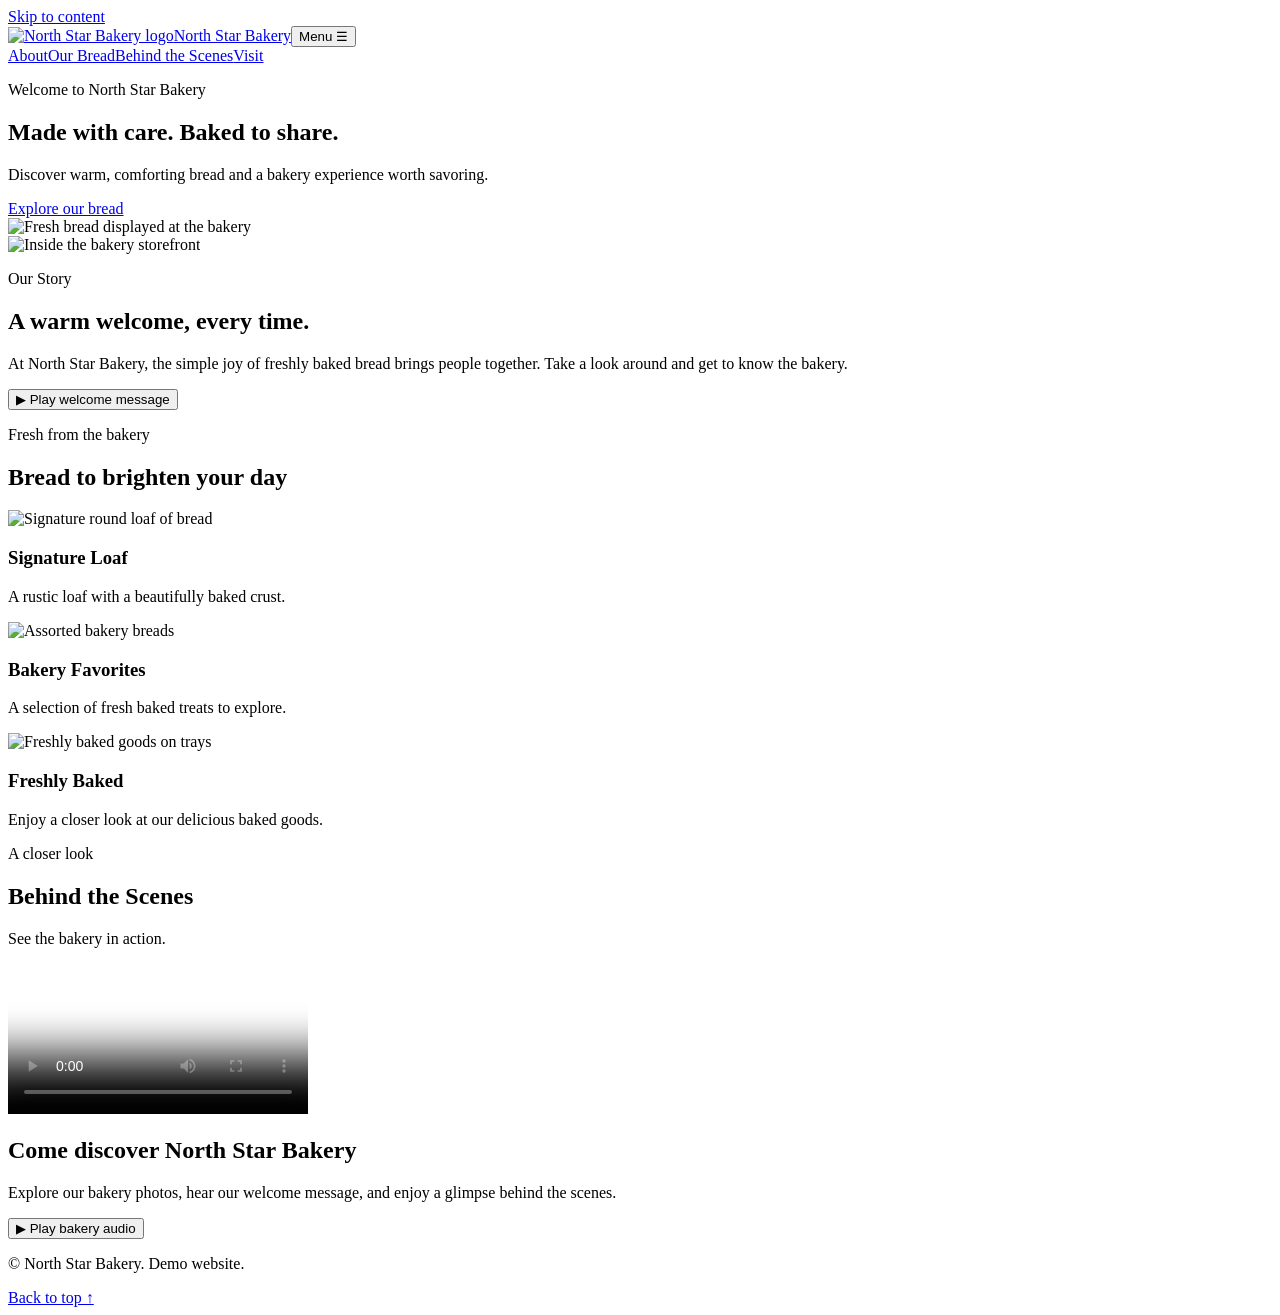
==== index.html @ a1179ce5 "Add files via upload" ====
<!doctype html>
<html lang="en">
<head>
<meta charset="utf-8"><meta name="viewport" content="width=device-width, initial-scale=1">
<meta name="description" content="North Star Bakery — fresh baked bread and a welcoming bakery experience.">
<title>North Star Bakery | Freshly Baked</title>
<link rel="stylesheet" href="styles.css">
</head>
<body>
<a class="skip" href="#main">Skip to content</a>
<header class="site-header"><a href="#home" class="brand"><img src="assets/bakery-logo_c.png" alt="North Star Bakery logo"><span>North Star Bakery</span></a><button class="menu-toggle" type="button" aria-controls="navigation" aria-expanded="false">Menu ☰</button><nav id="navigation" aria-label="Main navigation"><a href="#about">About</a><a href="#favorites">Our Bread</a><a href="#behind-scenes">Behind the Scenes</a><a href="#visit">Visit</a></nav></header>
<main id="main">
<section class="hero" id="home"><div class="hero-copy"><p class="eyebrow">Welcome to North Star Bakery</p><h1>Made with care. Baked to share.</h1><p>Discover warm, comforting bread and a bakery experience worth savoring.</p><a class="button" href="#favorites">Explore our bread</a></div><img src="assets/bakery-bread_c.png" alt="Fresh bread displayed at the bakery"></section>
<section id="about" class="section split"><img src="assets/bakery-storefront_c.png" alt="Inside the bakery storefront" loading="lazy"><div><p class="eyebrow">Our Story</p><h2>A warm welcome, every time.</h2><p>At North Star Bakery, the simple joy of freshly baked bread brings people together. Take a look around and get to know the bakery.</p><button class="text-button" id="welcome-button" type="button">▶ Play welcome message</button><audio id="welcome-audio" preload="none" src="assets/bakery-welcome_c.mp3"></audio></div></section>
<section class="section cream" id="favorites"><p class="eyebrow center">Fresh from the bakery</p><h2 class="center">Bread to brighten your day</h2><div class="cards"><article class="product-card"><img src="assets/bakery-signature-loaf_c.png" alt="Signature round loaf of bread" loading="lazy"><div><h3>Signature Loaf</h3><p>A rustic loaf with a beautifully baked crust.</p></div></article><article class="product-card"><img src="assets/bakery-feature-large_c.png" alt="Assorted bakery breads" loading="lazy"><div><h3>Bakery Favorites</h3><p>A selection of fresh baked treats to explore.</p></div></article><article class="product-card"><img src="assets/bakery-feature-small_c.png" alt="Freshly baked goods on trays" loading="lazy"><div><h3>Freshly Baked</h3><p>Enjoy a closer look at our delicious baked goods.</p></div></article></div></section>
<section class="section" id="behind-scenes"><p class="eyebrow center">A closer look</p><h2 class="center">Behind the Scenes</h2><p class="center intro">See the bakery in action.</p><video controls preload="metadata" playsinline poster="assets/bakery-bread_c.png"><source src="assets/bakery-behind-scenes-web.mp4" type="video/mp4">Your browser does not support video playback.</video></section>
<section class="section visit" id="visit"><h2>Come discover North Star Bakery</h2><p>Explore our bakery photos, hear our welcome message, and enjoy a glimpse behind the scenes.</p><button class="button" id="mixed-button" type="button">▶ Play bakery audio</button><audio id="mixed-audio" preload="none" src="assets/bakery-welcome-mixed_c.mp3"></audio></section>
</main><footer><p>© <span id="year"></span> North Star Bakery. Demo website.</p><a href="#home">Back to top ↑</a></footer><script src="script.js" defer></script>
</body></html>
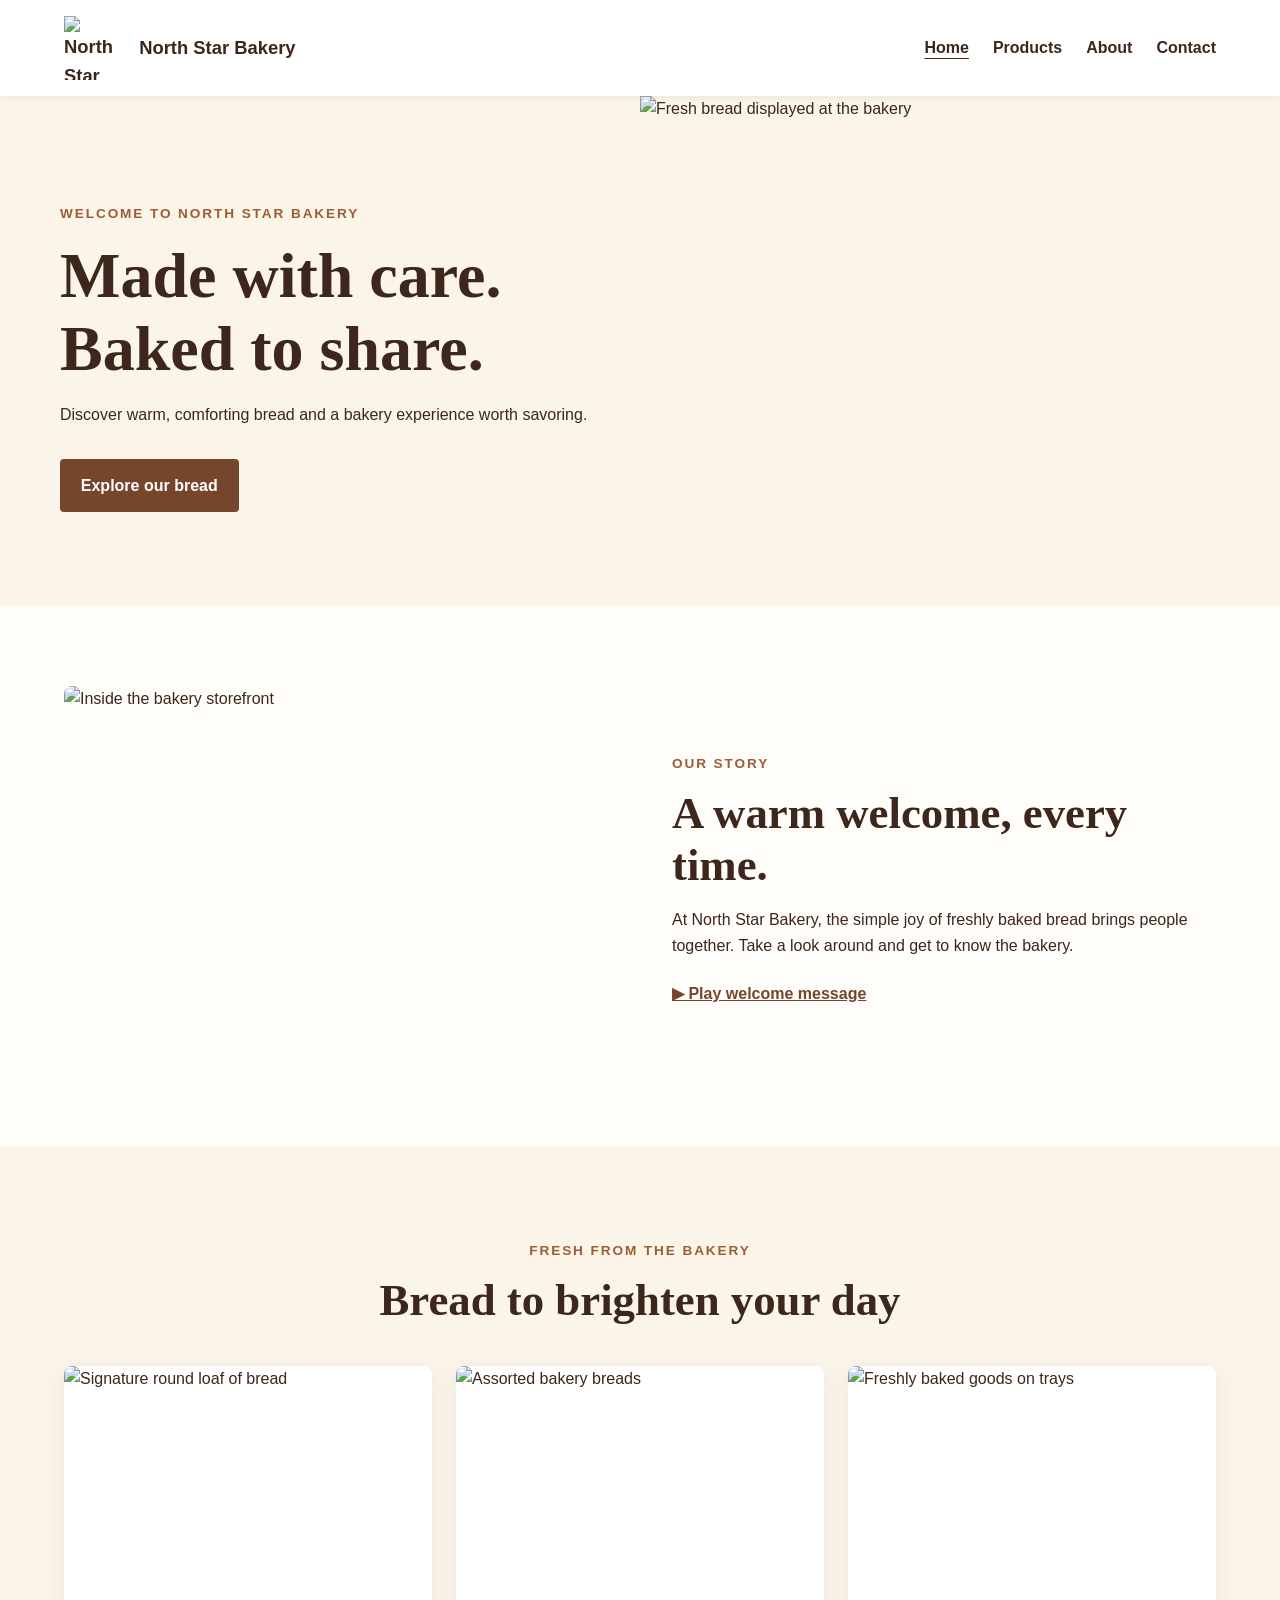
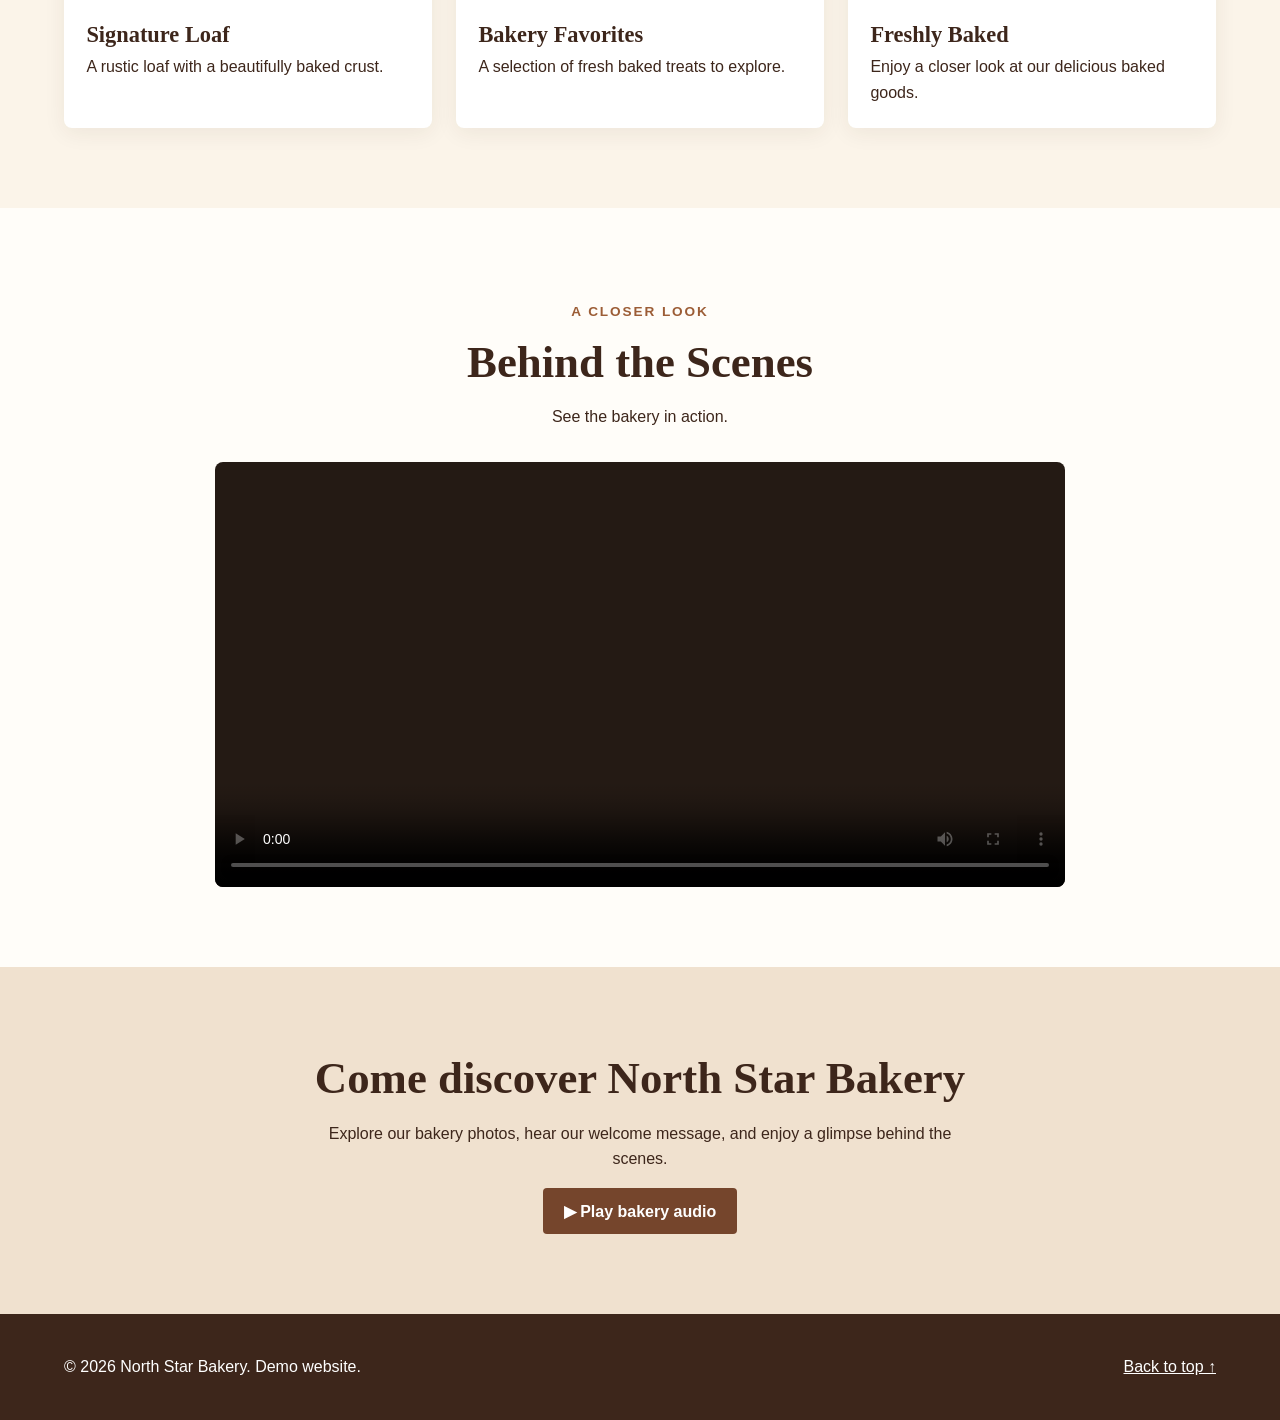
==== commit 6d1a8e16: "Add files via upload" ====
--- a/index.html
+++ b/index.html
@@ -8,9 +8,9 @@
 </head>
 <body>
 <a class="skip" href="#main">Skip to content</a>
-<header class="site-header"><a href="#home" class="brand"><img src="assets/bakery-logo_c.png" alt="North Star Bakery logo"><span>North Star Bakery</span></a><button class="menu-toggle" type="button" aria-controls="navigation" aria-expanded="false">Menu ☰</button><nav id="navigation" aria-label="Main navigation"><a href="#about">About</a><a href="#favorites">Our Bread</a><a href="#behind-scenes">Behind the Scenes</a><a href="#visit">Visit</a></nav></header>
+<header class="site-header"><a href="index.html" class="brand"><img src="assets/bakery-logo_c.png" alt="North Star Bakery logo"><span>North Star Bakery</span></a><button class="menu-toggle" type="button" aria-controls="navigation" aria-expanded="false">Menu ☰</button><nav id="navigation" aria-label="Main navigation"><a href="index.html" aria-current="page">Home</a><a href="products.html">Products</a><a href="about.html">About</a><a href="contact.html">Contact</a></nav></header>
 <main id="main">
-<section class="hero" id="home"><div class="hero-copy"><p class="eyebrow">Welcome to North Star Bakery</p><h1>Made with care. Baked to share.</h1><p>Discover warm, comforting bread and a bakery experience worth savoring.</p><a class="button" href="#favorites">Explore our bread</a></div><img src="assets/bakery-bread_c.png" alt="Fresh bread displayed at the bakery"></section>
+<section class="hero" id="home"><div class="hero-copy"><p class="eyebrow">Welcome to North Star Bakery</p><h1>Made with care. Baked to share.</h1><p>Discover warm, comforting bread and a bakery experience worth savoring.</p><a class="button" href="products.html">Explore our bread</a></div><img src="assets/bakery-bread_c.png" alt="Fresh bread displayed at the bakery"></section>
 <section id="about" class="section split"><img src="assets/bakery-storefront_c.png" alt="Inside the bakery storefront" loading="lazy"><div><p class="eyebrow">Our Story</p><h2>A warm welcome, every time.</h2><p>At North Star Bakery, the simple joy of freshly baked bread brings people together. Take a look around and get to know the bakery.</p><button class="text-button" id="welcome-button" type="button">▶ Play welcome message</button><audio id="welcome-audio" preload="none" src="assets/bakery-welcome_c.mp3"></audio></div></section>
 <section class="section cream" id="favorites"><p class="eyebrow center">Fresh from the bakery</p><h2 class="center">Bread to brighten your day</h2><div class="cards"><article class="product-card"><img src="assets/bakery-signature-loaf_c.png" alt="Signature round loaf of bread" loading="lazy"><div><h3>Signature Loaf</h3><p>A rustic loaf with a beautifully baked crust.</p></div></article><article class="product-card"><img src="assets/bakery-feature-large_c.png" alt="Assorted bakery breads" loading="lazy"><div><h3>Bakery Favorites</h3><p>A selection of fresh baked treats to explore.</p></div></article><article class="product-card"><img src="assets/bakery-feature-small_c.png" alt="Freshly baked goods on trays" loading="lazy"><div><h3>Freshly Baked</h3><p>Enjoy a closer look at our delicious baked goods.</p></div></article></div></section>
 <section class="section" id="behind-scenes"><p class="eyebrow center">A closer look</p><h2 class="center">Behind the Scenes</h2><p class="center intro">See the bakery in action.</p><video controls preload="metadata" playsinline poster="assets/bakery-bread_c.png"><source src="assets/bakery-behind-scenes-web.mp4" type="video/mp4">Your browser does not support video playback.</video></section>
--- a/styles.css
+++ b/styles.css
@@ -0,0 +1,3 @@
+:root{--ink:#3d261b;--brown:#75452c;--cream:#fbf4e9;--tan:#e8d2b6;--white:#fff;--accent:#9c5d36}*{box-sizing:border-box}html{scroll-behavior:smooth}body{margin:0;font-family:Arial,Helvetica,sans-serif;color:var(--ink);background:#fffdf9;line-height:1.6}a{color:inherit}img{max-width:100%;display:block}.skip{position:absolute;left:-9999px}.skip:focus{left:1rem;top:1rem;z-index:10;background:white;padding:.5rem}.site-header{display:flex;justify-content:space-between;align-items:center;gap:1rem;padding:1rem max(5%,calc((100vw - 1160px)/2));background:white;position:relative;box-shadow:0 1px 8px #00000012}.brand{display:flex;align-items:center;gap:.7rem;text-decoration:none;font-weight:800;font-size:1.15rem}.brand img{width:64px;height:64px;object-fit:contain}.site-header nav{display:flex;gap:1.5rem;align-items:center}.site-header nav a{text-decoration:none;font-weight:600}.site-header nav a:hover,.site-header nav a:focus{color:var(--accent);text-decoration:underline}.menu-toggle{display:none;background:white;border:1px solid var(--brown);border-radius:5px;padding:.5rem;color:var(--ink);font-size:1rem}.hero{background:var(--cream);display:grid;grid-template-columns:1fr 1fr;min-height:510px;align-items:center}.hero-copy{padding:4rem max(9%,calc((100vw - 1160px)/2));padding-right:2rem}.hero img{width:100%;height:100%;max-height:600px;object-fit:cover}.eyebrow{font-size:.85rem;font-weight:800;text-transform:uppercase;letter-spacing:.14em;color:var(--accent)}h1,h2,h3{font-family:Georgia,'Times New Roman',serif;line-height:1.15}h1{font-size:clamp(2.6rem,5vw,4.6rem);margin:.6rem 0}h2{font-size:clamp(2rem,3.5vw,3rem);margin:.4rem 0 1rem}h3{font-size:1.4rem;margin:.2rem 0}.button{display:inline-block;background:var(--brown);border:0;border-radius:4px;color:white;text-decoration:none;padding:.85rem 1.3rem;font-weight:700;cursor:pointer;font-size:1rem;margin-top:1rem}.button:hover,.button:focus{background:#4c2a1b}.section{padding:5rem max(5%,calc((100vw - 1160px)/2))}.split{display:grid;grid-template-columns:1fr 1fr;gap:4rem;align-items:center}.split img{width:100%;height:380px;object-fit:cover;border-radius:8px}.text-button{background:none;border:0;color:var(--brown);font-weight:700;text-decoration:underline;padding:.6rem 0;cursor:pointer;font-size:1rem}.cream{background:var(--cream)}.center{text-align:center}.cards{display:grid;grid-template-columns:repeat(3,minmax(0,1fr));gap:1.5rem;margin-top:2.5rem}.product-card{background:white;border-radius:8px;overflow:hidden;box-shadow:0 5px 22px #3d261b12}.product-card img{width:100%;height:230px;object-fit:cover}.product-card div{padding:1.4rem}.product-card p{margin:.4rem 0 0}.intro{margin-bottom:2rem}video{display:block;width:100%;max-width:850px;margin:auto;border-radius:8px;background:#241a14}.visit{text-align:center;background:#f0e1cf}.visit p{max-width:650px;margin:auto}footer{display:flex;justify-content:space-between;gap:1rem;padding:1.5rem 5%;background:var(--ink);color:white}footer a{align-self:center}@media(max-width:760px){.site-header{flex-wrap:wrap}.menu-toggle{display:block}.site-header nav{display:none;width:100%;flex-direction:column;align-items:flex-start;gap:.8rem;padding:.8rem 0}.site-header nav.open{display:flex}.hero,.split{grid-template-columns:1fr}.hero-copy{padding:3rem 6%}.hero img{height:300px}.section{padding:3.5rem 6%}.split{gap:1.5rem}.split img{height:280px}.cards{grid-template-columns:1fr}.product-card img{height:250px}footer{flex-direction:column}}@media(prefers-reduced-motion:reduce){html{scroll-behavior:auto}}
+
+.feature-figure{max-width:780px;margin:3rem auto 0}.feature-figure img{width:100%;border-radius:8px}.feature-figure figcaption{text-align:center;font-size:.9rem;margin-top:.5rem}.contact-panel{max-width:650px;margin:auto;background:var(--cream);padding:2rem;border-radius:10px}.contact-panel form{display:grid;gap:.65rem}.contact-panel label{font-weight:700;margin-top:.5rem}.contact-panel input,.contact-panel select,.contact-panel textarea{width:100%;font:inherit;padding:.75rem;border:1px solid #9d8b7d;border-radius:4px;background:white}.contact-panel .button{justify-self:start}.contact-panel :focus-visible{outline:3px solid #9c5d36;outline-offset:2px}audio{max-width:100%;width:360px}.site-header nav a[aria-current="page"]{text-decoration:underline;text-underline-offset:5px}
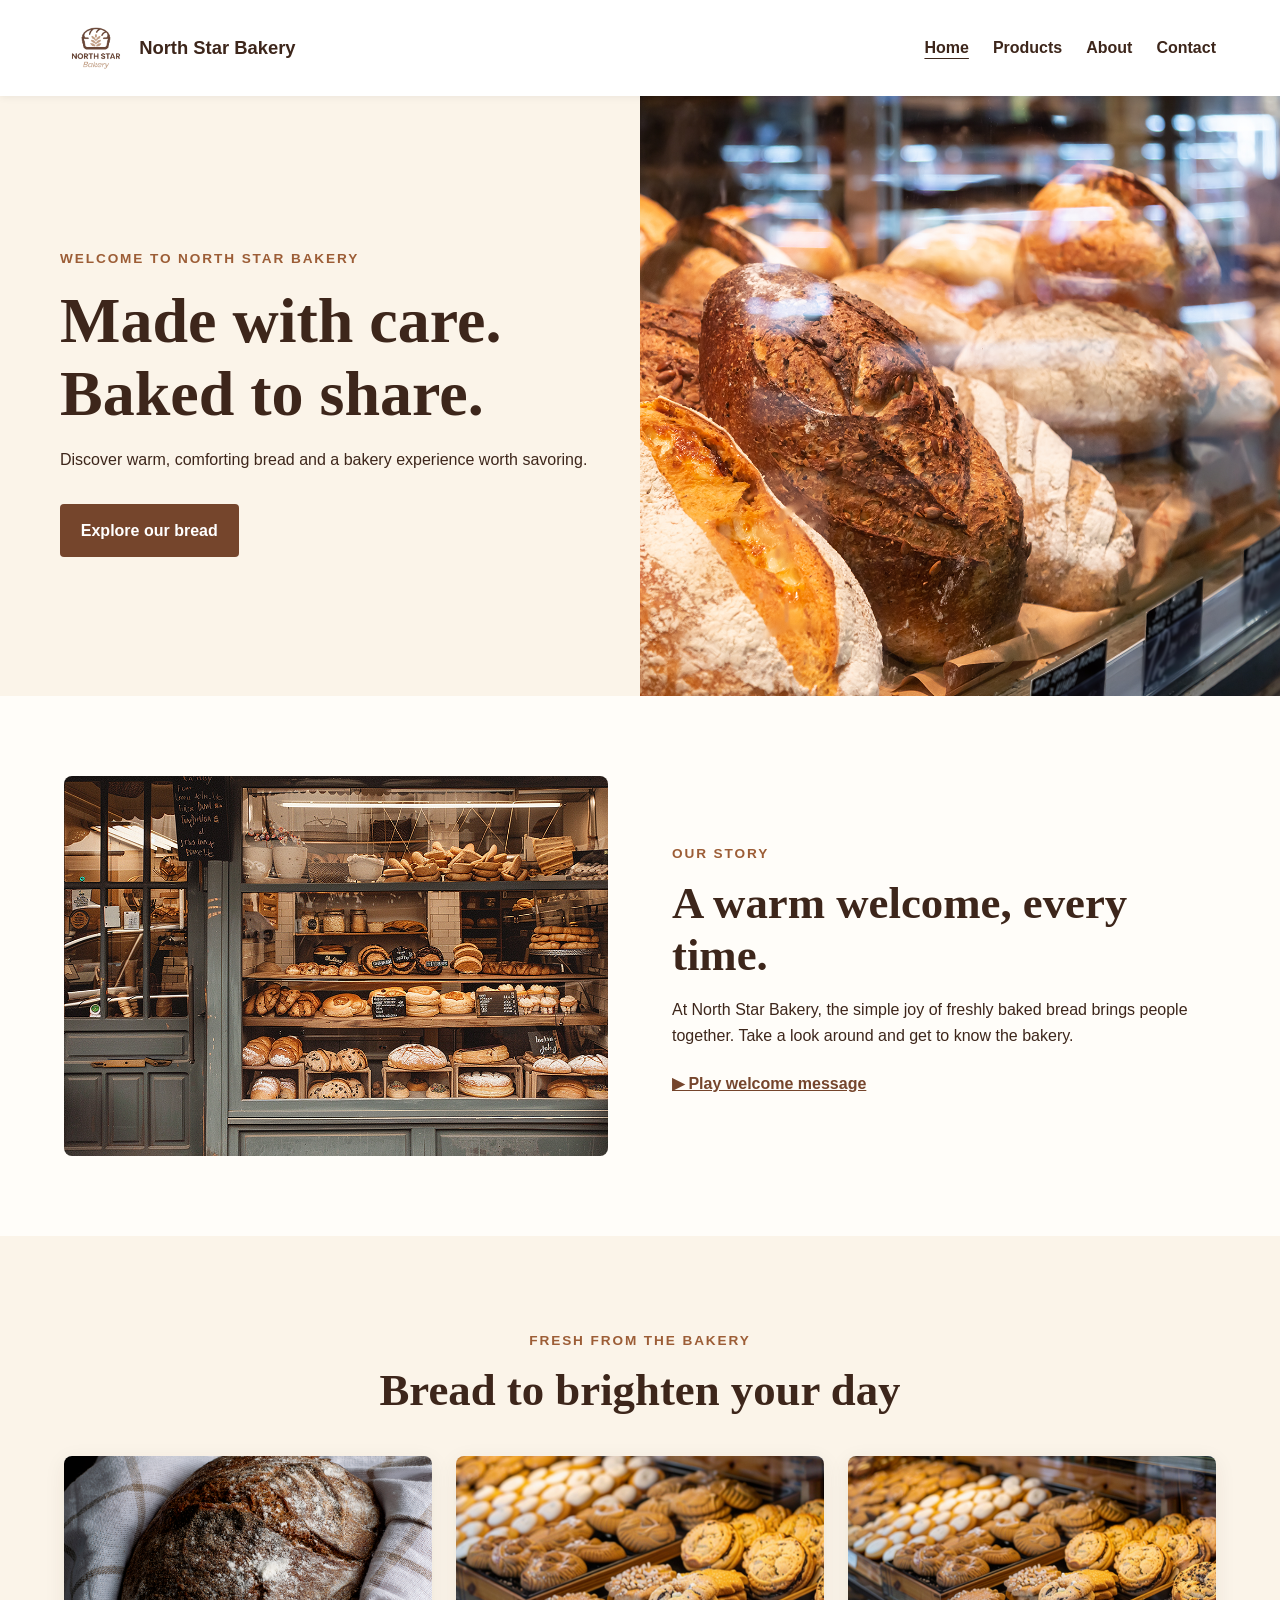
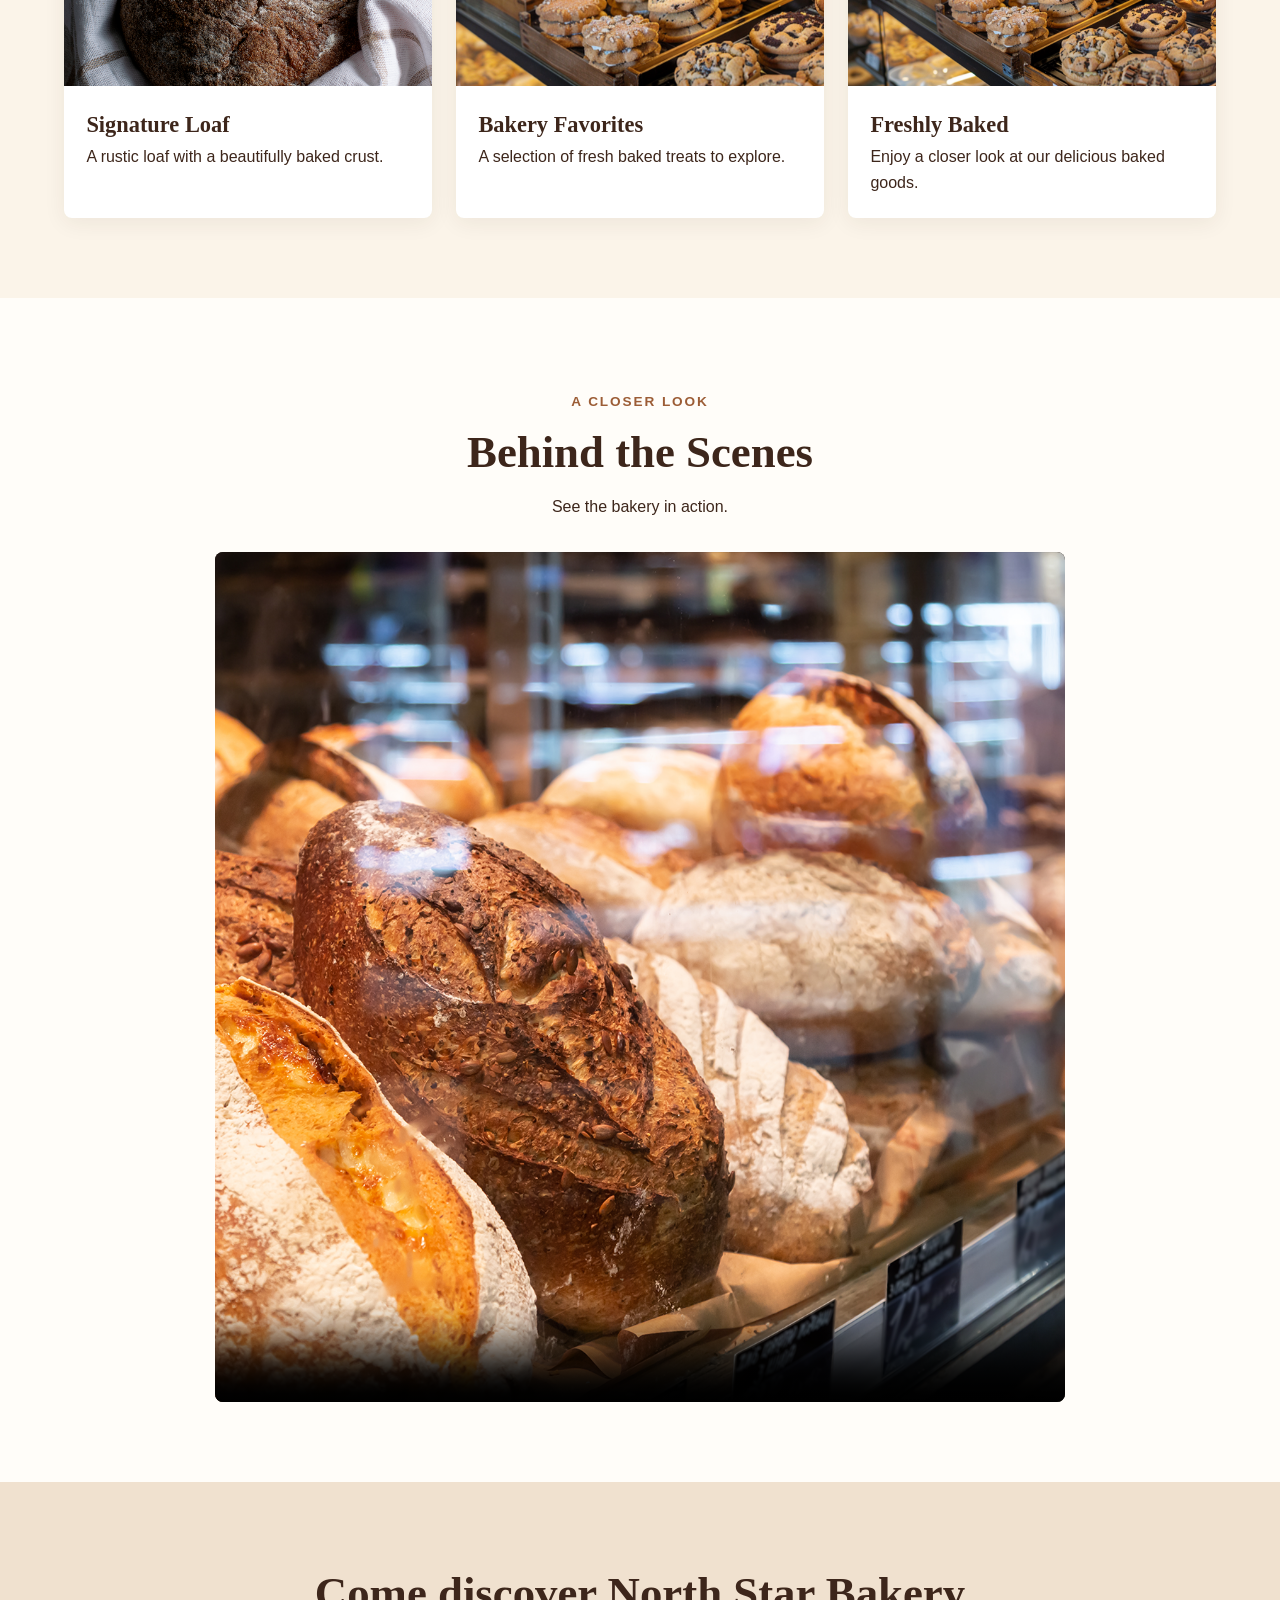
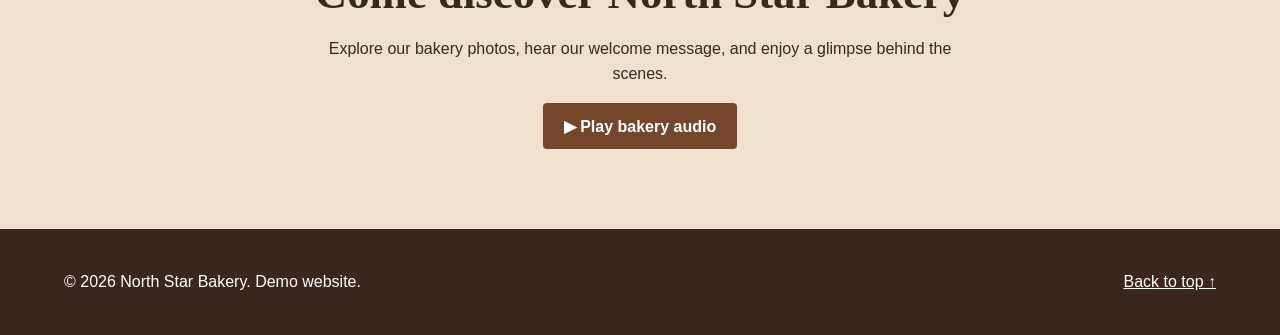
==== commit 5534fed0: "Add files via upload" ====
--- a/index.html
+++ b/index.html
@@ -8,12 +8,12 @@
 </head>
 <body>
 <a class="skip" href="#main">Skip to content</a>
-<header class="site-header"><a href="index.html" class="brand"><img src="assets/bakery-logo_c.png" alt="North Star Bakery logo"><span>North Star Bakery</span></a><button class="menu-toggle" type="button" aria-controls="navigation" aria-expanded="false">Menu ☰</button><nav id="navigation" aria-label="Main navigation"><a href="index.html" aria-current="page">Home</a><a href="products.html">Products</a><a href="about.html">About</a><a href="contact.html">Contact</a></nav></header>
+<header class="site-header"><a href="index.html" class="brand"><img src="bakery-logo_c.png" alt="North Star Bakery logo"><span>North Star Bakery</span></a><button class="menu-toggle" type="button" aria-controls="navigation" aria-expanded="false">Menu ☰</button><nav id="navigation" aria-label="Main navigation"><a href="index.html" aria-current="page">Home</a><a href="products.html">Products</a><a href="about.html">About</a><a href="contact.html">Contact</a></nav></header>
 <main id="main">
-<section class="hero" id="home"><div class="hero-copy"><p class="eyebrow">Welcome to North Star Bakery</p><h1>Made with care. Baked to share.</h1><p>Discover warm, comforting bread and a bakery experience worth savoring.</p><a class="button" href="products.html">Explore our bread</a></div><img src="assets/bakery-bread_c.png" alt="Fresh bread displayed at the bakery"></section>
-<section id="about" class="section split"><img src="assets/bakery-storefront_c.png" alt="Inside the bakery storefront" loading="lazy"><div><p class="eyebrow">Our Story</p><h2>A warm welcome, every time.</h2><p>At North Star Bakery, the simple joy of freshly baked bread brings people together. Take a look around and get to know the bakery.</p><button class="text-button" id="welcome-button" type="button">▶ Play welcome message</button><audio id="welcome-audio" preload="none" src="assets/bakery-welcome_c.mp3"></audio></div></section>
-<section class="section cream" id="favorites"><p class="eyebrow center">Fresh from the bakery</p><h2 class="center">Bread to brighten your day</h2><div class="cards"><article class="product-card"><img src="assets/bakery-signature-loaf_c.png" alt="Signature round loaf of bread" loading="lazy"><div><h3>Signature Loaf</h3><p>A rustic loaf with a beautifully baked crust.</p></div></article><article class="product-card"><img src="assets/bakery-feature-large_c.png" alt="Assorted bakery breads" loading="lazy"><div><h3>Bakery Favorites</h3><p>A selection of fresh baked treats to explore.</p></div></article><article class="product-card"><img src="assets/bakery-feature-small_c.png" alt="Freshly baked goods on trays" loading="lazy"><div><h3>Freshly Baked</h3><p>Enjoy a closer look at our delicious baked goods.</p></div></article></div></section>
-<section class="section" id="behind-scenes"><p class="eyebrow center">A closer look</p><h2 class="center">Behind the Scenes</h2><p class="center intro">See the bakery in action.</p><video controls preload="metadata" playsinline poster="assets/bakery-bread_c.png"><source src="assets/bakery-behind-scenes-web.mp4" type="video/mp4">Your browser does not support video playback.</video></section>
-<section class="section visit" id="visit"><h2>Come discover North Star Bakery</h2><p>Explore our bakery photos, hear our welcome message, and enjoy a glimpse behind the scenes.</p><button class="button" id="mixed-button" type="button">▶ Play bakery audio</button><audio id="mixed-audio" preload="none" src="assets/bakery-welcome-mixed_c.mp3"></audio></section>
+<section class="hero" id="home"><div class="hero-copy"><p class="eyebrow">Welcome to North Star Bakery</p><h1>Made with care. Baked to share.</h1><p>Discover warm, comforting bread and a bakery experience worth savoring.</p><a class="button" href="products.html">Explore our bread</a></div><img src="bakery-bread_c.png" alt="Fresh bread displayed at the bakery"></section>
+<section id="about" class="section split"><img src="bakery-storefront_c.png" alt="Inside the bakery storefront" loading="lazy"><div><p class="eyebrow">Our Story</p><h2>A warm welcome, every time.</h2><p>At North Star Bakery, the simple joy of freshly baked bread brings people together. Take a look around and get to know the bakery.</p><button class="text-button" id="welcome-button" type="button">▶ Play welcome message</button><audio id="welcome-audio" preload="none" src="bakery-welcome_c.mp3"></audio></div></section>
+<section class="section cream" id="favorites"><p class="eyebrow center">Fresh from the bakery</p><h2 class="center">Bread to brighten your day</h2><div class="cards"><article class="product-card"><img src="bakery-signature-loaf_c.png" alt="Signature round loaf of bread" loading="lazy"><div><h3>Signature Loaf</h3><p>A rustic loaf with a beautifully baked crust.</p></div></article><article class="product-card"><img src="bakery-feature-large_c.png" alt="Assorted bakery breads" loading="lazy"><div><h3>Bakery Favorites</h3><p>A selection of fresh baked treats to explore.</p></div></article><article class="product-card"><img src="bakery-feature-small_c.png" alt="Freshly baked goods on trays" loading="lazy"><div><h3>Freshly Baked</h3><p>Enjoy a closer look at our delicious baked goods.</p></div></article></div></section>
+<section class="section" id="behind-scenes"><p class="eyebrow center">A closer look</p><h2 class="center">Behind the Scenes</h2><p class="center intro">See the bakery in action.</p><video controls preload="metadata" playsinline poster="bakery-bread_c.png"><source src="bakery-behind-scenes-web.mp4" type="video/mp4">Your browser does not support video playback.</video></section>
+<section class="section visit" id="visit"><h2>Come discover North Star Bakery</h2><p>Explore our bakery photos, hear our welcome message, and enjoy a glimpse behind the scenes.</p><button class="button" id="mixed-button" type="button">▶ Play bakery audio</button><audio id="mixed-audio" preload="none" src="bakery-welcome-mixed_c.mp3"></audio></section>
 </main><footer><p>© <span id="year"></span> North Star Bakery. Demo website.</p><a href="#home">Back to top ↑</a></footer><script src="script.js" defer></script>
 </body></html>
--- a/styles.css
+++ b/styles.css
@@ -1,3 +1,6 @@
 :root{--ink:#3d261b;--brown:#75452c;--cream:#fbf4e9;--tan:#e8d2b6;--white:#fff;--accent:#9c5d36}*{box-sizing:border-box}html{scroll-behavior:smooth}body{margin:0;font-family:Arial,Helvetica,sans-serif;color:var(--ink);background:#fffdf9;line-height:1.6}a{color:inherit}img{max-width:100%;display:block}.skip{position:absolute;left:-9999px}.skip:focus{left:1rem;top:1rem;z-index:10;background:white;padding:.5rem}.site-header{display:flex;justify-content:space-between;align-items:center;gap:1rem;padding:1rem max(5%,calc((100vw - 1160px)/2));background:white;position:relative;box-shadow:0 1px 8px #00000012}.brand{display:flex;align-items:center;gap:.7rem;text-decoration:none;font-weight:800;font-size:1.15rem}.brand img{width:64px;height:64px;object-fit:contain}.site-header nav{display:flex;gap:1.5rem;align-items:center}.site-header nav a{text-decoration:none;font-weight:600}.site-header nav a:hover,.site-header nav a:focus{color:var(--accent);text-decoration:underline}.menu-toggle{display:none;background:white;border:1px solid var(--brown);border-radius:5px;padding:.5rem;color:var(--ink);font-size:1rem}.hero{background:var(--cream);display:grid;grid-template-columns:1fr 1fr;min-height:510px;align-items:center}.hero-copy{padding:4rem max(9%,calc((100vw - 1160px)/2));padding-right:2rem}.hero img{width:100%;height:100%;max-height:600px;object-fit:cover}.eyebrow{font-size:.85rem;font-weight:800;text-transform:uppercase;letter-spacing:.14em;color:var(--accent)}h1,h2,h3{font-family:Georgia,'Times New Roman',serif;line-height:1.15}h1{font-size:clamp(2.6rem,5vw,4.6rem);margin:.6rem 0}h2{font-size:clamp(2rem,3.5vw,3rem);margin:.4rem 0 1rem}h3{font-size:1.4rem;margin:.2rem 0}.button{display:inline-block;background:var(--brown);border:0;border-radius:4px;color:white;text-decoration:none;padding:.85rem 1.3rem;font-weight:700;cursor:pointer;font-size:1rem;margin-top:1rem}.button:hover,.button:focus{background:#4c2a1b}.section{padding:5rem max(5%,calc((100vw - 1160px)/2))}.split{display:grid;grid-template-columns:1fr 1fr;gap:4rem;align-items:center}.split img{width:100%;height:380px;object-fit:cover;border-radius:8px}.text-button{background:none;border:0;color:var(--brown);font-weight:700;text-decoration:underline;padding:.6rem 0;cursor:pointer;font-size:1rem}.cream{background:var(--cream)}.center{text-align:center}.cards{display:grid;grid-template-columns:repeat(3,minmax(0,1fr));gap:1.5rem;margin-top:2.5rem}.product-card{background:white;border-radius:8px;overflow:hidden;box-shadow:0 5px 22px #3d261b12}.product-card img{width:100%;height:230px;object-fit:cover}.product-card div{padding:1.4rem}.product-card p{margin:.4rem 0 0}.intro{margin-bottom:2rem}video{display:block;width:100%;max-width:850px;margin:auto;border-radius:8px;background:#241a14}.visit{text-align:center;background:#f0e1cf}.visit p{max-width:650px;margin:auto}footer{display:flex;justify-content:space-between;gap:1rem;padding:1.5rem 5%;background:var(--ink);color:white}footer a{align-self:center}@media(max-width:760px){.site-header{flex-wrap:wrap}.menu-toggle{display:block}.site-header nav{display:none;width:100%;flex-direction:column;align-items:flex-start;gap:.8rem;padding:.8rem 0}.site-header nav.open{display:flex}.hero,.split{grid-template-columns:1fr}.hero-copy{padding:3rem 6%}.hero img{height:300px}.section{padding:3.5rem 6%}.split{gap:1.5rem}.split img{height:280px}.cards{grid-template-columns:1fr}.product-card img{height:250px}footer{flex-direction:column}}@media(prefers-reduced-motion:reduce){html{scroll-behavior:auto}}
 
 .feature-figure{max-width:780px;margin:3rem auto 0}.feature-figure img{width:100%;border-radius:8px}.feature-figure figcaption{text-align:center;font-size:.9rem;margin-top:.5rem}.contact-panel{max-width:650px;margin:auto;background:var(--cream);padding:2rem;border-radius:10px}.contact-panel form{display:grid;gap:.65rem}.contact-panel label{font-weight:700;margin-top:.5rem}.contact-panel input,.contact-panel select,.contact-panel textarea{width:100%;font:inherit;padding:.75rem;border:1px solid #9d8b7d;border-radius:4px;background:white}.contact-panel .button{justify-self:start}.contact-panel :focus-visible{outline:3px solid #9c5d36;outline-offset:2px}audio{max-width:100%;width:360px}.site-header nav a[aria-current="page"]{text-decoration:underline;text-underline-offset:5px}
+
+/* Touchstone 4: interactive favorites and accessible validation */
+.favorite-button{display:inline-flex;align-items:center;justify-content:center;margin-top:1rem;border:2px solid var(--brown);border-radius:5px;padding:.65rem 1rem;background:#fff;color:var(--brown);font:inherit;font-weight:700;cursor:pointer;min-height:44px}.favorite-button:hover,.favorite-button:focus-visible{background:var(--cream)}.favorite-button[aria-pressed="true"]{background:var(--brown);color:#fff}.favorite-button:focus-visible,.text-button:focus-visible{outline:3px solid var(--accent);outline-offset:3px}.favorites-panel{margin-top:1rem}.favorites-inner{max-width:800px;margin:auto}.favorites-inner ul{padding-left:1.4rem}.favorites-inner li{padding:.3rem 0}.helper-text{font-size:.92rem}.field-error{color:#9b1c1c;font-size:.9rem;min-height:1.1em}.contact-panel [aria-invalid="true"]{border:2px solid #9b1c1c}.form-status{font-weight:700}.form-status.success{color:#225c31}.form-status.error{color:#9b1c1c}
